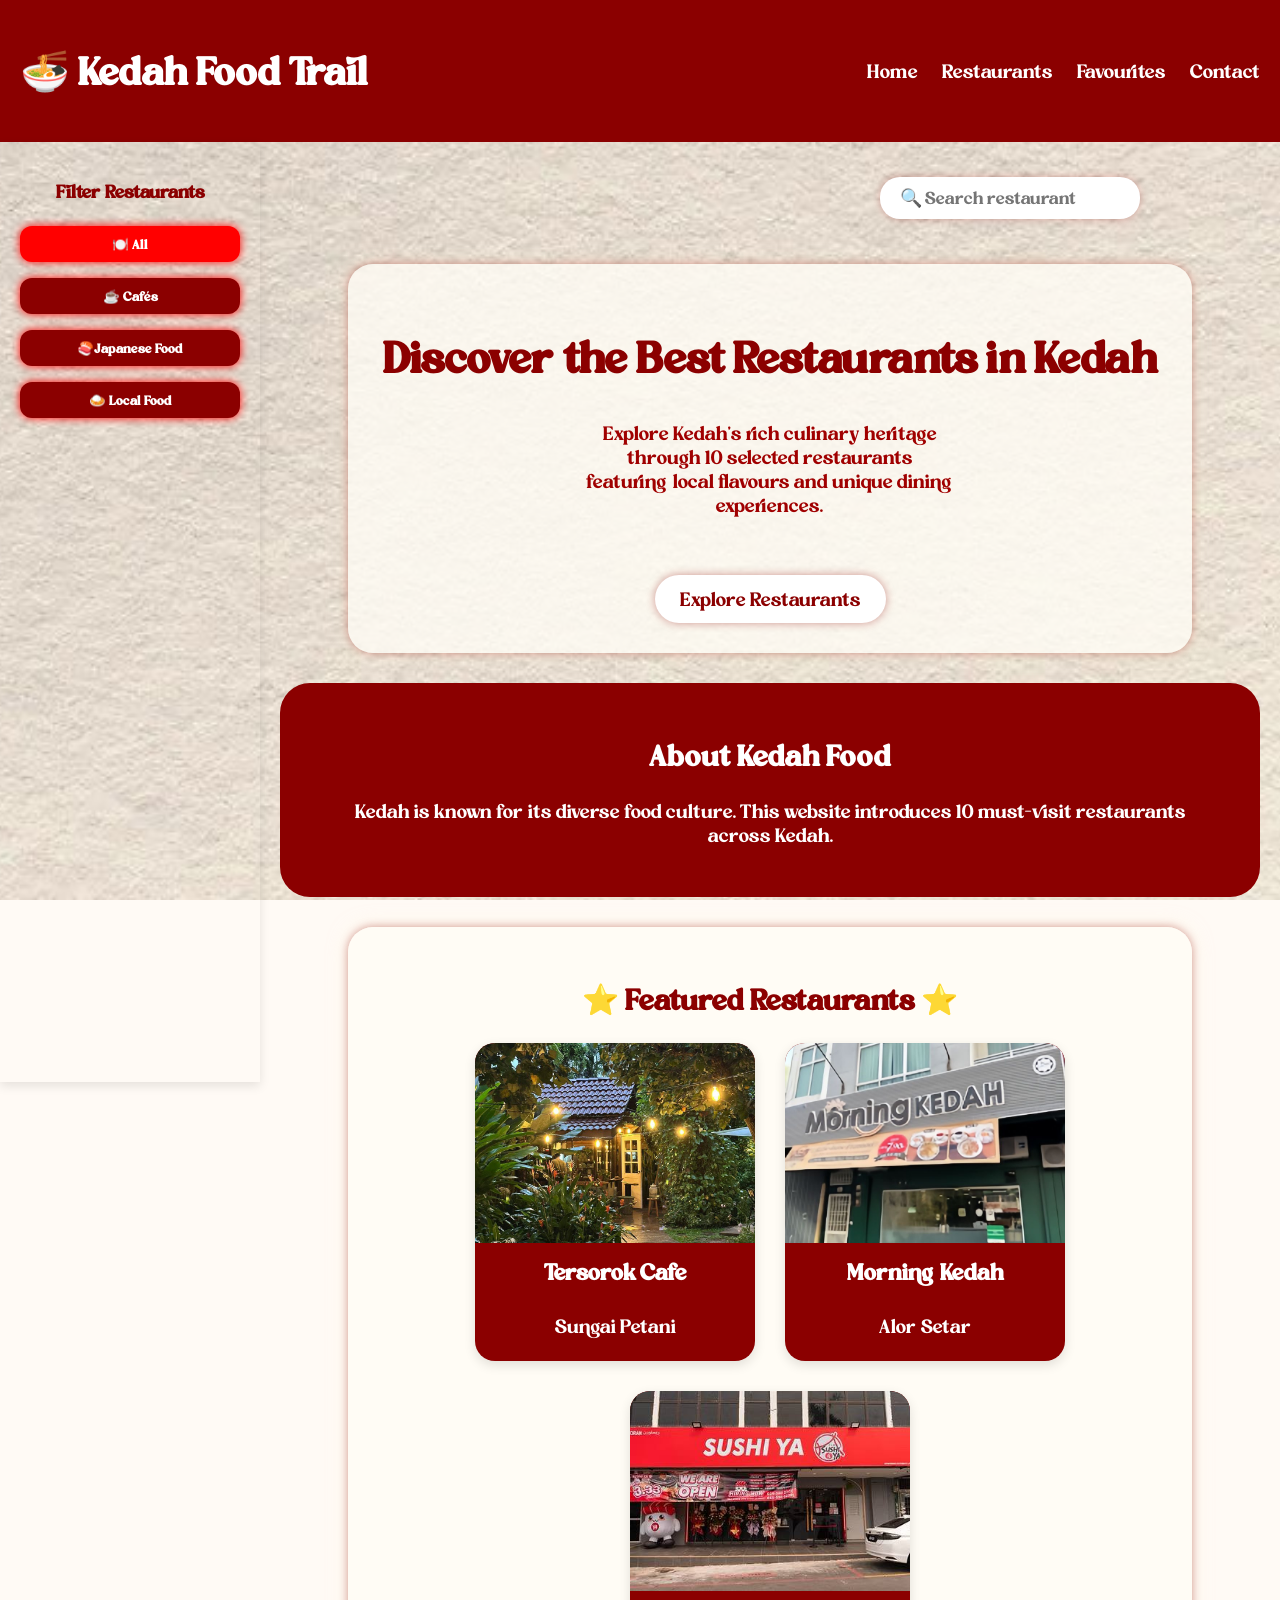
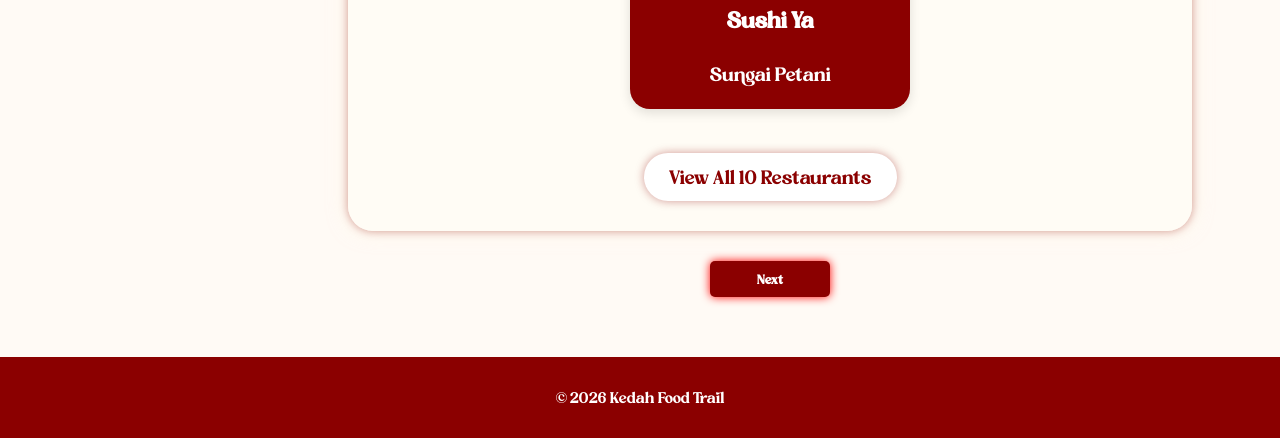
==== index.html @ 16be2304 "Add files via upload" ====
<!DOCTYPE html>
<html>
<head>
    <title>Kedah Food Trail</title>
    <link rel="stylesheet" href="style.css">
<style>
@font-face {
    font-family: rustic;
    src: url("font/rustic.ttf");
}

@font-face {
    font-family: alter;
    src: url("font/alter.ttf");
}
</style>

</head>
<body>
<div class="main-content">
<header>
    <h1>🍜 Kedah Food Trail</h1>

    <nav>
        <a href="index.html">Home</a>
        <a href="restaurants.html">Restaurants</a>
	<a href="favourites.html">Favourites</a>
        <a href="contact.html">Contact</a>
    </nav>
</header>

<div class="page-layout">

    <!-- SIDEBAR -->
   <div class="sidebar">
    <h3>Filter Restaurants</h3>

    <button class="filter-btn active" onclick="filterRestaurants('all')">
        🍽️ All
    </button>

    <button class="filter-btn" onclick="filterRestaurants('cafe')">
        ☕ Cafés
    </button>

    <button class="filter-btn" onclick="filterRestaurants('japanese')">
        🍣 Japanese Food
    </button>

    <button class="filter-btn" onclick="filterRestaurants('local')">
        🍛 Local Food
    </button>
</div>

    <!-- MAIN CONTENT -->
    <div class="content-area">

        <div class="top-search">
            <input type="text" id="searchInput" placeholder="🔍 Search restaurant">
        </div>

        <!-- HERO + SECTIONS START HERE -->







<section class="hero">
    <h2>Discover the Best Restaurants in Kedah</h2>

    <p>
        Explore Kedah's rich culinary heritage<br>through
        10 selected restaurants<br>featuring local flavours
        and unique dining experiences.
    </p>
<br>
<br>
    <a href="restaurants.html" class="btn">
        Explore Restaurants
    </a>
</section>

<section class="about">
    <h2>About Kedah Food</h2>

    <p>
        Kedah is known for its diverse food culture.
        This website introduces 10 must-visit restaurants
        across Kedah.
    </p>
</section>



<section class="featured">
    <h2>⭐ Featured Restaurants ⭐</h2>

    <div class="card-container">

        <div class="card cafe">
            <img src="pic/tersorok.jpg">
            <h3>Tersorok Cafe</h3>
            <p>Sungai Petani</p>
        </div>

       
        <div class="card local food">
            <img src="pic/morning.jpg">
            <h3>Morning Kedah</h3>
            <p>Alor Setar</p>
        </div>
	
	<div class="card japanese">
            <img src="pic/sushi.jpg">
            <h3>Sushi Ya</h3>
            <p>Sungai Petani</p>
        </div>

    </div>
<br>

    <a href="restaurants.html" class="btn">
        View All 10 Restaurants
    </a>

</section>

<div class="button-container">	
<button onclick="location.href='restaurants.html'">Next</button>	
</div>
</div>
</div>

<footer>
    <p>© 2026 Kedah Food Trail</p>
</footer>

<script>
function filterRestaurants(category) {
    let cards = document.querySelectorAll('.card');
    let buttons = document.querySelectorAll('.filter-btn');

    // remove active class semua button
    buttons.forEach(btn => btn.classList.remove('active'));

    // add active pada button yang klik
    event.target.classList.add('active');

    cards.forEach(card => {

        if (category === 'all') {
            card.style.display = "block";
        } else {
            if (card.classList.contains(category)) {
                card.style.display = "block";
            } else {
                card.style.display = "none";
            }
        }

    });
}
</script>

<script>
document.getElementById("searchInput").addEventListener("keyup", function () {
    let input = this.value.toLowerCase();
    let cards = document.querySelectorAll(".card");

    cards.forEach(card => {
        let name = card.querySelector("h3").innerText.toLowerCase();

        if (name.includes(input)) {
            card.style.display = "block";
        } else {
            card.style.display = "none";
        }
    });
});
</script>

</body>
</html>
---- style.css ----
body{
    margin:0;
    font-family: rustic, Arial, alter;
    background-color:#fffaf5;
}

html, body {
    height: 100%;
}

body {
    display: flex;
    flex-direction: column;
    min-height: 100vh;
}

.main-content {
    flex: 1;
}

/* HEADER */

header{
    background-color:#8B0000;
    color:white;
    font-family:font/rustic;
    font-size:20px;

    display:flex;
    justify-content:space-between;
    align-items:center;

    padding:15px 50px;
}

nav a{
    color:white;
    text-decoration:none;
    margin-left:20px;
}

nav a:hover{
    color:gold;
}

/* HERO */

.main-content{
    background-image: url("pic/bg.jpg");
    background-size: cover;
    background-position: center;
    background-repeat: no-repeat;
    background-attachment: fixed;
}

.hero{
    text-align:center;
   
    color:#8B0000;
    background-color: rgba(255, 253, 245, 0.8);
    padding: 30px;
    border-radius: 25px;
    width: 80%;
    margin: 30px auto;

    box-shadow:
        0 0 10px rgba(139,0,0,0.4),
        0 0 20px rgba(255,248,220,0.5);

}

.hero h2{
    font-size:45px;
}

.hero p{
    width:60%;
    margin:auto;
    font-size:20px;
    font-family:font/alter;
    color:#A00000;
}

/* BUTTON */

.btn{
    display: inline-block;

    background-color:white; /* wine red */
    color: #8B0000;
    font-size: 20px;
    padding: 12px 25px;
    border-radius: 30px;
    font-family:rustic;

    text-decoration: none;

    margin-top: 20px;

    box-shadow: 0 0 10px rgba(139, 0, 0, 0.4);

    transition: 0.3s ease;
}

.btn:hover{
    background-color: #A52A2A; /* lighter red */

    transform: translateY(-3px) scale(1.05);

    box-shadow:
        0 0 10px rgba(245, 235, 215, 0.8),
        0 0 20px rgba(245, 235, 215, 0.5);
}

/* ABOUT */

.about{
    text-align:center;
    padding:30px 45px;
    background-color:#8B0000;
    color:white;

    border-radius:30px;

    text-decoration:none;

    margin-top:20px;
}

.about h2{
font-size:30px;
font-family:rustic;
}

.about p{
    font-size:20px;
    font-family:font/alter;
}

/* FEATURED RESTAURANTS */

.featured{
    text-align:center;
    padding:60px;
    color:#8B0000;
    font-size:20px;
    background-color: rgba(255, 253, 245, 0.8);
    padding: 30px;
    border-radius: 25px;
    width: 80%;
    margin: 30px auto;

    box-shadow:
        0 0 10px rgba(139,0,0,0.4),
        0 0 20px rgba(255,248,220,0.5);



}

.card-container{
    display:flex;
    justify-content:center;
    gap:30px;
    flex-wrap:wrap;
}

.card{
    width:280px;
    background:#8B0000;
    color:white;
    border-radius:20px;
    overflow:hidden;

    display:flex;
    flex-direction:column;

    box-shadow:0 4px 12px rgba(0,0,0,0.12);
}

.card img{
    width:100%;
    height:200px;   /* fixed height for all images */
    object-fit:cover;
    display:block;
}

.card h3{
    padding:15px 15px 5px;
    margin:0;
}

.card p{
    padding:0 15px;
    line-height:1.5;
    flex-grow:1;
}

.card .btn{
    margin:15px;
    margin-top:auto;
    align-self:center;
}

.card:hover{
    transform:translateY(-10px);
    transition:0.3s;
}

/* FOOTER */

footer{
    background:#8B0000;
    color:white;

    text-align:center;

    padding:20px;
}

@keyframes floatUpDown {
	0% {
	   transform: translateY(0);
	}
	50% {
	    transform: translateY(-10px);
	}
	100% {
	    transform: translateY(0);
	}
}

@keyframes fadeUp {
	from {
		opacity: 0;
		transform: translateY(30px);
	}
	to {
		opacity: 1;
		transform: translateY(0);
	}
}

.hero,
.about,
.featured{
	animation: fadeUp 1s ease;
}


/* ========================= */
/* RESTAURANT PAGE STYLE */
/* ========================= */

/* SECTION CONTAINER */
.section{
    text-align:center;

    padding:0;   /* <-- change this */
    margin:40px auto;

    background:none;
    box-shadow:none;
}
/* OPTIONAL SECTION TITLE BOX */
.section h2{
    font-size:28px;
    color:#8B0000;
    margin-bottom:20px;
    font-family: font/rustic;
}

.section p{
    font-size:20px;
    margin-bottom:20px;
    font-family: font/rustic;
}

.rating-box{
    display:inline-block; /* important */
    
    padding:35px 50px;

    background:rgba(255,253,245,0.85);

    border-radius:35px;

    box-shadow:0 4px 15px rgba(0,0,0,0.1);
}

/* GRID FOR RESTAURANT CARDS */
.grid{
    display:flex;
    flex-wrap:wrap;
    justify-content:center;
    gap:25px;
}

/* RESTAURANT CARD */
.restaurant-card{
    width:250px;
    background:#8B0000;
    border-radius:20px;
    overflow:hidden;

    box-shadow:
        0 0 10px rgba(139,0,0,0.2),
        0 0 20px rgba(255,248,220,0.5);

    transition:0.3s ease;
}

/* IMAGE INSIDE CARD */
.restaurant-card img{
    width:50%;
    height:100px;
    object-fit:cover;
}

/* HOVER EFFECT */
.restaurant-card:hover{
    transform:translateY(-10px) scale(1.03);
    box-shadow:
        0 0 15px rgba(139,0,0,0.4),
        0 0 25px rgba(255,248,220,0.7);
}

/* TEXT INSIDE CARD */
.restaurant-card h3{
    color:#8B0000;
    font-size:18px;
    margin:10px 0 5px;
}

.restaurant-card p{
    font-size:14px;
    color:#A00000;
    padding:0 10px 15px;
}

/* OPTIONAL SMALL BUTTON INSIDE CARD */
.restaurant-card .btn{
    margin-bottom:15px;
}

/* ===================== */
/* ANCHOR NAVIGATION BAR */
/* ===================== */

.food-nav{
    display:flex;
    justify-content:center;
    gap:15px;

    margin:25px auto;
    padding:15px;

    width:fit-content;

    background:rgba(255, 253, 245, 0.85); /* cream glass effect */
    border-radius:40px;

    box-shadow:
        0 0 10px rgba(139,0,0,0.2),
        0 0 20px rgba(255,248,220,0.6);

    backdrop-filter: blur(6px);
}

.food-nav a{
    text-decoration:none;
    color:#8B0000;

    font-weight:bold;
    font-size:18px;

    padding:10px 18px;
    border-radius:30px;

    transition:0.3s ease;
}

/* HOVER EFFECT */
.food-nav a:hover{
    background:#8B0000;
    color:white;

    transform:translateY(-3px);

    box-shadow:
        0 0 10px rgba(139,0,0,0.4),
        0 0 20px rgba(255,248,220,0.5);
}

.hero,
.about,
.card,
.restaurant-card,
.featured {
    transition: all 0.3s ease;
}

.hero:hover,
.about:hover,
.card:hover,
.restaurant-card:hover,
.featured:hover {
    transform: translateY(-10px) scale(1.05);
    box-shadow: 0 10px 25px rgba(0,0,0,0.2);
}



/* RESTAURANT MAIN IMAGE */

.main-restaurant-img{
    width:350px !important;
    height:auto !important;

    display:block;
    margin:20px auto;

    border-radius:15px;
    object-fit:cover;

    box-shadow:0 0 10px rgba(139,0,0,0.3);
}

.desc{
    font-size: 20px;
    font-family: font/rustic;
    color:#8B0000;

    max-width: 700px;   /* makes text neat instead of full width */
    margin: 0 auto;     /* centers the paragraph block */
    line-height: 1.6;   /* improves readability */
}


.info-box{

background-color:#8B0000;

width:50%;

margin:auto;

padding:20px;

border-radius:20px;

margin-bottom:30px;

color:white;

text-align: center;

font-size:20px;

box-shadow:
0 0 10px lightgray;
}




.gallery{

display:flex;

justify-content:center;

gap:20px;

flex-wrap:wrap;

}


.gallery img{

width:250px;

height:180px;

border-radius:15px;

object-fit:cover;

transition:0.3s;

}


.gallery img:hover{

transform:scale(1.05);

}


.rating span{

font-size:35px;

cursor:pointer;

transition:0.3s;

}


.rating span:hover{

transform:scale(1.2);

}

.restaurant-video{
    width: 100%;
    max-width: 320px;

    height: auto;
    display: block;
    margin: 20px auto;

    border-radius: 20px;
}
.video-text{

text-align:center;

font-size:18px;

color:#8B0000;

margin-top:10px;

font-family:alter;

}

.review-box{

background-color:#8B0000;

width:60%;

margin:auto;

padding:25px;

border-radius:20px;

box-shadow:
0 0 10px rgba(0,0,0,0.2);

}

.review-text{

font-family:alter;

font-size:20px;

color:white;

line-height:1.8;

margin:0;

}


.section-dark{
    text-align:center;
    padding:30px 20px;
    background-color:#8B0000;
    color:white;
    border-radius:20px;
    font-size:20px;

    width: clamp(280px, 60%, 700px);
    margin:20px auto;
}

button{
	background-color: #8B0000;

	color: white;

	border: none;

	padding: 12px 25px;

	border-radius: 30px;

 	font-family: rustic;

 	font-weight: bold;

   	box-shadow: 0 0 10px red;

  	text-align: center;

   	margin-top: 0; 

   	cursor: pointer;
}

.button-container{

   	display: flex;

   	justify-content: center;

   	gap: 50px;

  	margin-top: 20px;

   	margin-bottom: 20px;
}

.button-container button{

  	width: 120px;
}

button:hover{

   	background-color: red;

   	transform: translateY(-3px);
}

/* SEARCH BAR TOP RIGHT */

.top-search{

display:flex;

justify-content:flex-end;

padding-right:120px;

margin-top:10px;
}


.top-search input{

width:220px;

padding:10px 20px;

border:none;

border-radius:20px;

font-family:rustic;

font-size:18px;

box-shadow:
0 0 8px rgba(139,0,0,0.3);

outline:none;
}


.page-layout{
    display:flex;
    align-items:stretch;
}

.sidebar{
    width:220px;
    
    padding:20px;

    display:flex;
    flex-direction:column;

    min-height:100%;

    box-shadow:0 4px 10px rgba(0,0,0,0.1);
}

.content-area{
    flex:1;
    padding:20px;
}

.sidebar {
    width: 220px;
        padding: 20px;
    height: 100vh;
    position: sticky;
    top: 0;
    font-family: rustic;
}

.sidebar h3 {
    font-family: rustic;
    color: #8B0000;
    margin-bottom: 15px;
    text-align: center;
}

.filter-btn {
    display: block;
    width: 100%;
    margin: 8px 0;
    padding: 10px;
    border: none;
    border-radius: 12px;
    cursor: pointer;
    background: #8B0000;
    transition: 0.3s;
    font-family: rustic;
    text-align: center;
}

.filter-btn:hover {
    background: #8B0000;
    color: white;
}

/* active button */
.filter-btn.active {
    background: red;
    color: white;
}

body {
    font-family: font/rustic;
    background: #fffaf5;
    margin: 0;
}

/* HEADER */
header {
    background: #8B0000;
    color: white;
    padding: 20px;
    text-align: center;
}

/* MAIN CONTAINER */
.container {
    background: #8B0000;
    font-family: font/rustic;
    color:white;
}

/* FORM BOX */
.contact-form {
    flex: 1;
    min-width: 300px;
    background: #f5f5f5;
    padding: 20px;
    border-radius: 10px;
    font-family: font/rustic;
}

/* INPUT STYLE */
input, textarea {
    width: 100%;
    padding: 10px;
    margin-top: 5px;
    margin-bottom: 15px;
    border: 1px solid #ccc;
    border-radius: 5px;
    font-family: font/rustic;
}

/* BUTTON */
button {
    background: #8B0000;
    color: white;
    padding: 10px;
    border: none;
    border-radius: 5px;
    cursor: pointer;
    transition: 0.3s;
}

button:hover {
    opacity: 0.8;
    transform: scale(1.02);
}

/* INFO CARD */
.contact-info {
    flex: 1;
    min-width: 250px;
    background: white;
    padding: 20px;
    border-radius: 10px;
    box-shadow: 0 0 10px rgba(0,0,0,0.1);
}

.contact-info h2 {
    color: #8B0000;
}

.contact-info p {
	color:#8B0000;
}

/* SOCIAL BUTTONS */
.social {
    margin-top: 15px;
}

.social a {
    display: inline-block;
    margin-right: 10px;
    text-decoration: none;
    background: #8B0000;
    color: white;
    padding: 8px 12px;
    border-radius: 5px;
    transition: 0.3s;
}

.social h3 {
color:#8B0000;
}

.social a:hover {
    background: black;
}

/* FOOTER */
footer {
    text-align: center;
    padding: 15px;
    margin-top: 20px;
    background: #8B0000;
    color: white;
}
nav a.active {
    background: white;
    color: #8B0000;
}


```css
/* FEEDBACK PAGE */

.feedback-title{
text-align:center;
color:#8B0000;
font-size:35px;
margin-top:30px;
}

.container{
display:flex;
justify-content:center;
align-items:flex-start;

gap:40px;

padding:40px;

flex-wrap:wrap;
}

.contact-form,
.contact-info{

background:rgba(255,255,255,0.95);

width:420px;

padding:30px;

border-radius:25px;

box-shadow:
0 0 15px rgba(0,0,0,0.1);

}

.contact-form h2,
.contact-info h3{

color:#8B0000;

text-align:center;
}

/* FEEDBACK FORM TEXT */

.contact-form label{
color:white !important;
font-size:18px;
font-family:alter;
display:block;
margin-bottom:5px;
}

.contact-form input,
.contact-form textarea{
background:#8B0000;
color:white;
border:none;
}

.contact-form input::placeholder,
.contact-form textarea::placeholder{
color:#f5d6d6;
}



width:100%;

padding:12px;

margin-top:8px;
margin-bottom:18px;

border:1px solid #ddd;

border-radius:12px;

box-sizing:border-box;
}

button{

background:#8B0000;

color:white;

padding:12px 25px;

border:none;

border-radius:30px;

cursor:pointer;

transition:0.3s;
}

button:hover{

transform:translateY(-3px);

background:#A52A2A;
}

.social{
text-align:center;
margin-top:20px;
}

.social a{

display:inline-block;

margin:5px;

padding:10px 15px;

background:#8B0000;

color:white;

text-decoration:none;

border-radius:30px;
}

.button-container{

display:flex;

justify-content:center;

gap:20px;

margin-top:30px;
}
```

.contact-icons{
   	display:flex;

   	justify-content:center;

   	gap:60px;

   	margin-top:30px;
}

.contact-icons img{
   	width:80px;

   	height:80px;

   	transition:0.3s;

        box-shadow: 0 0 10px pink;
}

.contact-icons img:hover{
   	transform:scale(1.15);
}

.card{
    overflow:hidden;
}

.card img{
    transition:.4s;
}

.card:hover img{
    transform:scale(1.1);
}

.main-restaurant-img{
    opacity:0;
    transform: translateY(30px);
    animation: fadeInImg 1s forwards;
}

@keyframes fadeInImg{
    to{
        opacity:1;
        transform: translateY(0);
    }
}
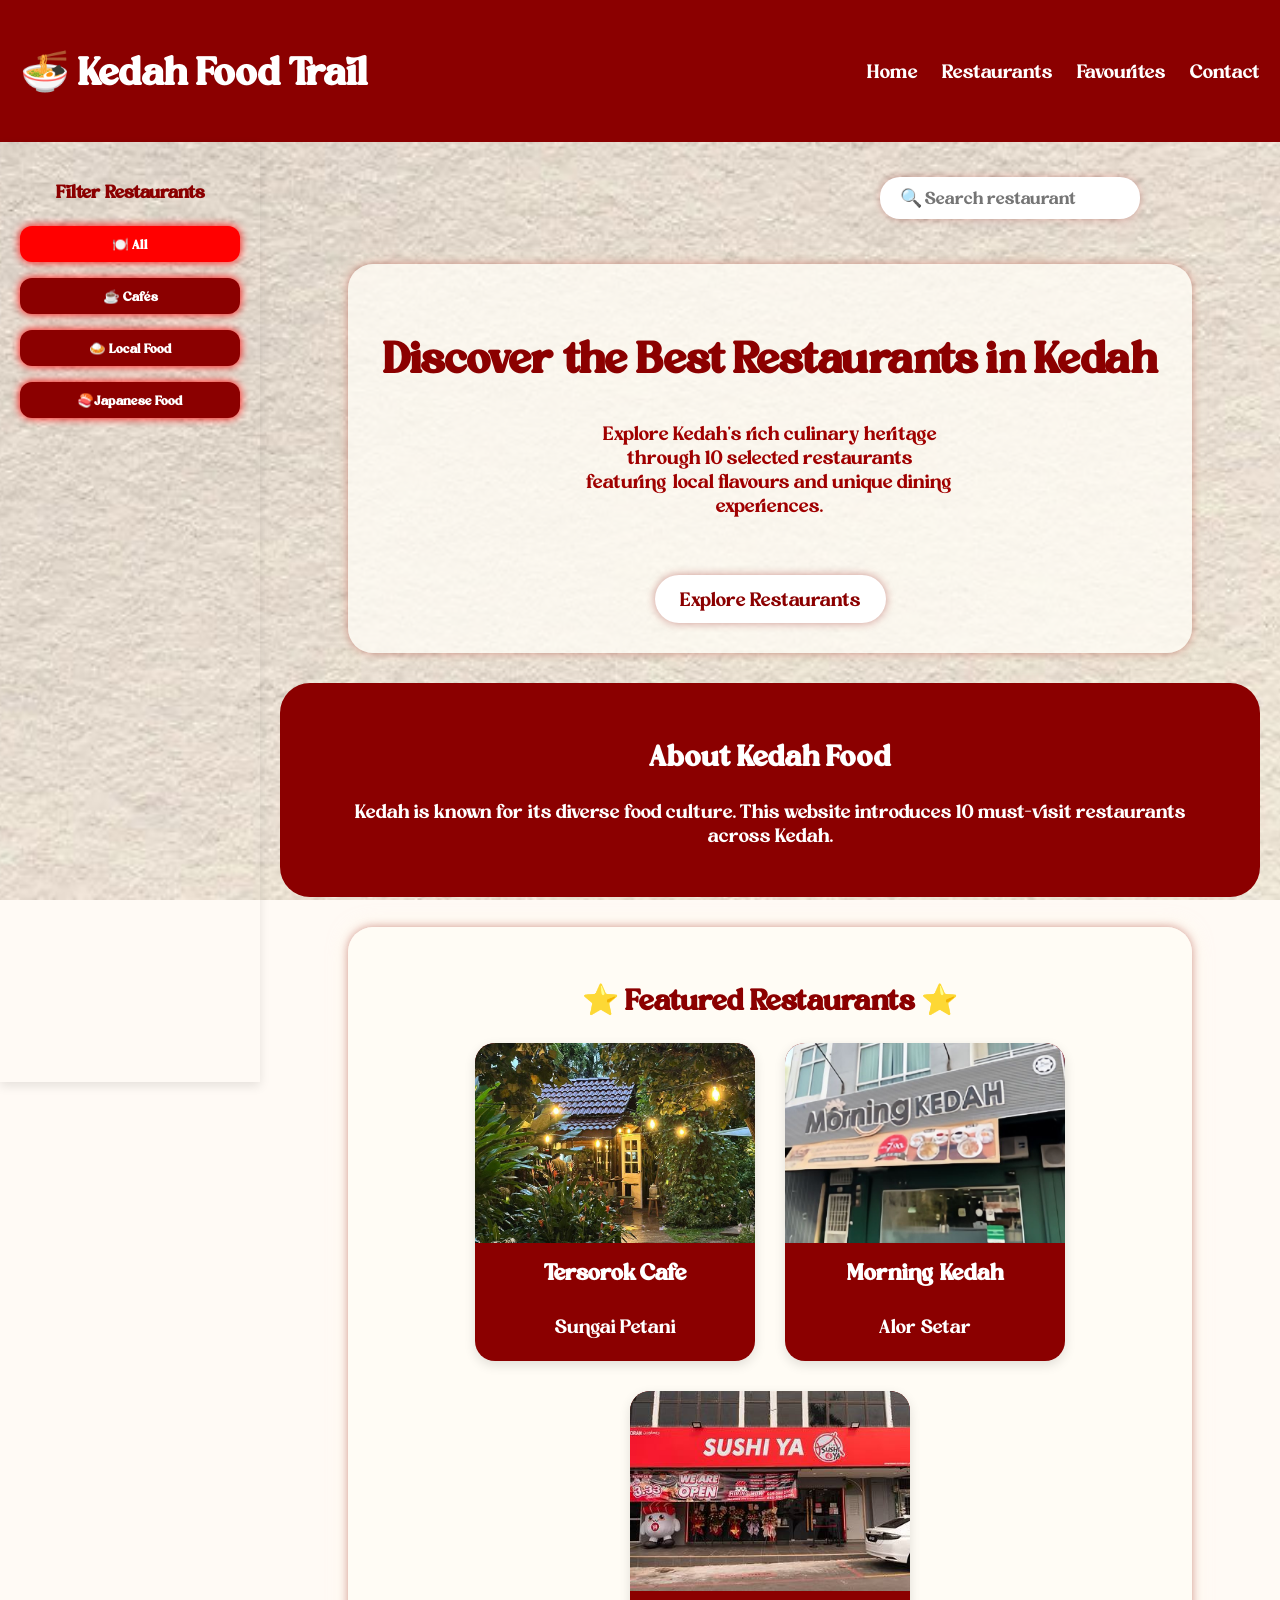
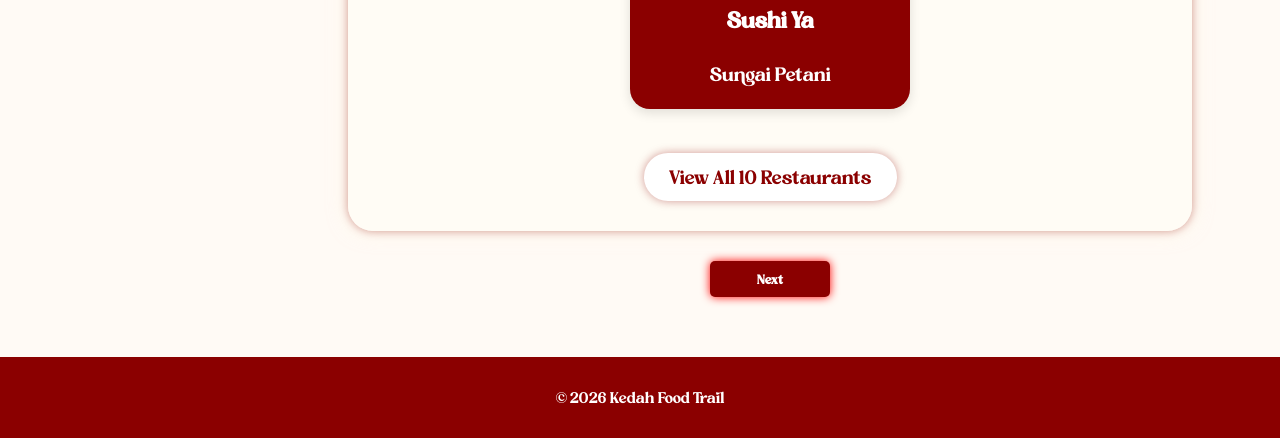
==== commit 4835a788: "Update index.html" ====
--- a/index.html
+++ b/index.html
@@ -44,12 +44,12 @@
         ☕ Cafés
     </button>
 
-    <button class="filter-btn" onclick="filterRestaurants('japanese')">
-        🍣 Japanese Food
+    <button class="filter-btn" onclick="filterRestaurants('local')">
+        🍛 Local Food
     </button>
 
-    <button class="filter-btn" onclick="filterRestaurants('local')">
-        🍛 Local Food
+    <button class="filter-btn" onclick="filterRestaurants('japanese')">
+         🍣 Japanese Food
     </button>
 </div>
 
@@ -183,4 +183,4 @@
 </script>
 
 </body>
-</html>+</html>
